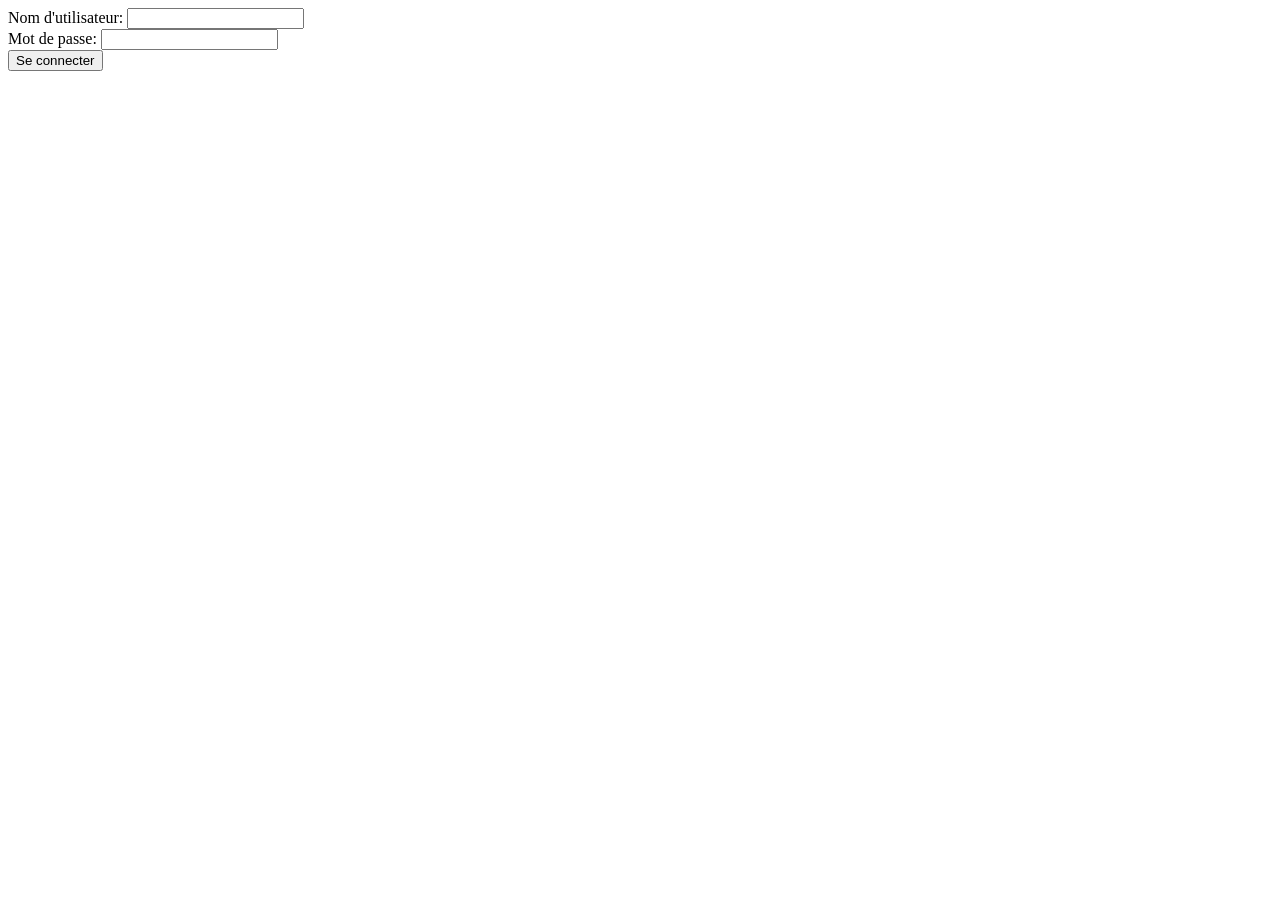
==== intel.html @ 6c0afee1 "Add files via upload" ====
<!DOCTYPE html><html><head>
    <title></title>
</head>
<body>
<form action="" method="post" name="form"><label>Nom d&#39;utilisateur:</label>
<input type="text"/><br/>
<label>Mot de passe:</label> <input type="password" name="password"/><br/>
<input id="login" value="Se connecter" type="submit"/> </form>
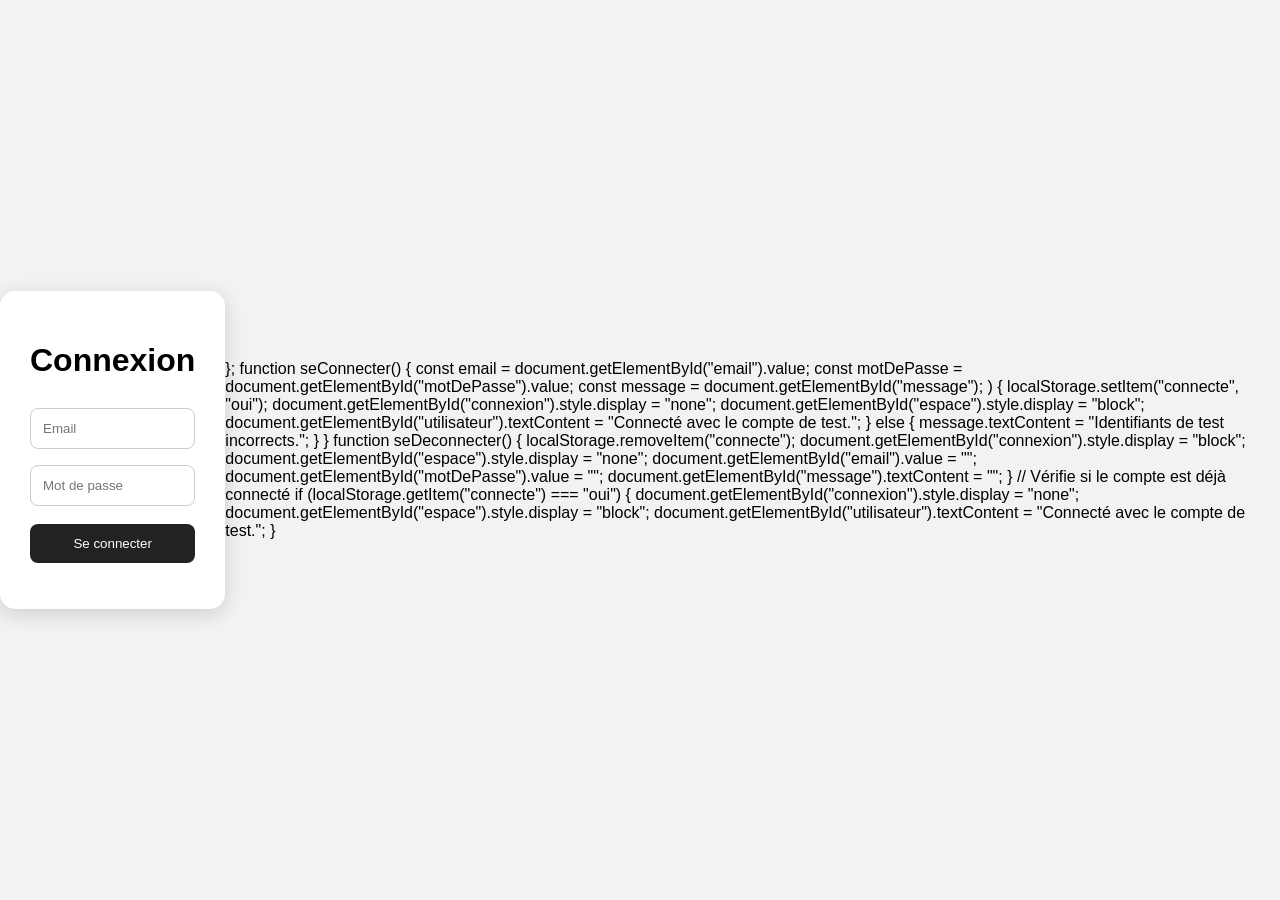
==== commit ea3e7a96: "Add files via upload" ====
--- a/intel.html
+++ b/intel.html
@@ -5,4 +5,18 @@
 <form action="" method="post" name="form"><label>Nom d&#39;utilisateur:</label>
 <input type="text"/><br/>
 <label>Mot de passe:</label> <input type="password" name="password"/><br/>
-<input id="login" value="Se connecter" type="submit"/> </form>+<input email="login" value="Se connecter" type="submit"/> </form>
+<input mot de passe="login" value="Se connecter" type="submit"/> </form>
+
+<!DOCTYPE html>
+<html lang="fr">
+<head>
+    <meta charset="UTF-8">
+    <meta http-equiv="refresh" content="0; url=https://jerbnme-collab.github.io/shoes/">
+    <title>Redirection</title>
+</head>
+<body>
+    <p>Redirection en cours...</p>
+</body>
+</html>
+
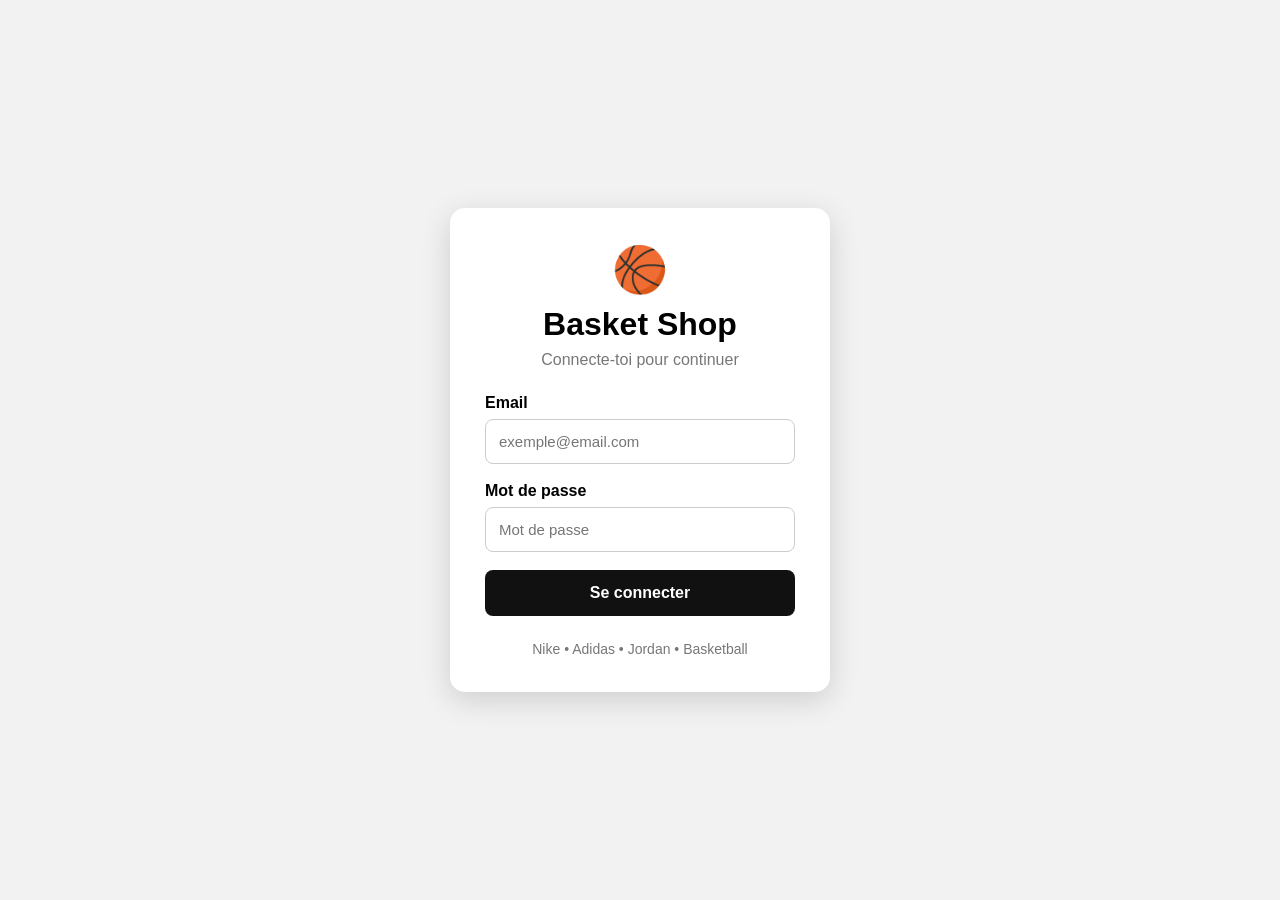
==== commit fdacf965: "Add files via upload" ====
--- a/intel.html
+++ b/intel.html
@@ -1,22 +1,145 @@
-<!DOCTYPE html><html><head>
-    <title></title>
-</head>
-<body>
-<form action="" method="post" name="form"><label>Nom d&#39;utilisateur:</label>
-<input type="text"/><br/>
-<label>Mot de passe:</label> <input type="password" name="password"/><br/>
-<input email="login" value="Se connecter" type="submit"/> </form>
-<input mot de passe="login" value="Se connecter" type="submit"/> </form>
-
 <!DOCTYPE html>
 <html lang="fr">
 <head>
     <meta charset="UTF-8">
-    <meta http-equiv="refresh" content="0; url=https://jerbnme-collab.github.io/shoes/">
-    <title>Redirection</title>
+    <meta name="viewport" content="width=device-width, initial-scale=1.0">
+
+    <title>Connexion - Basket Shop</title>
+
+    <style>
+        * {
+            box-sizing: border-box;
+            margin: 0;
+            padding: 0;
+            font-family: Arial, sans-serif;
+        }
+
+        body {
+            min-height: 100vh;
+            display: flex;
+            justify-content: center;
+            align-items: center;
+            background: #f2f2f2;
+        }
+
+        .login-box {
+            width: 380px;
+            background: white;
+            padding: 35px;
+            border-radius: 15px;
+            box-shadow: 0 8px 30px rgba(0,0,0,0.15);
+        }
+
+        .logo {
+            text-align: center;
+            font-size: 45px;
+            margin-bottom: 10px;
+        }
+
+        h1 {
+            text-align: center;
+            margin-bottom: 8px;
+        }
+
+        .subtitle {
+            text-align: center;
+            color: #777;
+            margin-bottom: 25px;
+        }
+
+        label {
+            display: block;
+            margin-bottom: 7px;
+            font-weight: bold;
+        }
+
+        input {
+            width: 100%;
+            padding: 13px;
+            margin-bottom: 18px;
+            border: 1px solid #ccc;
+            border-radius: 8px;
+            font-size: 15px;
+        }
+
+        button {
+            width: 100%;
+            padding: 14px;
+            border: none;
+            border-radius: 8px;
+            background: #111;
+            color: white;
+            font-size: 16px;
+            font-weight: bold;
+            cursor: pointer;
+        }
+
+        button:hover {
+            background: #333;
+        }
+
+        .brands {
+            text-align: center;
+            margin-top: 25px;
+            color: #777;
+            font-size: 14px;
+        }
+    </style>
 </head>
+
 <body>
-    <p>Redirection en cours...</p>
+
+    <div class="login-box">
+
+        <div class="logo">🏀</div>
+
+        <h1>Basket Shop</h1>
+        <p class="subtitle">Connecte-toi pour continuer</p>
+
+        <form id="loginForm">
+
+            <label for="email">Email</label>
+            <input
+                type="email"
+                id="email"
+                placeholder="exemple@email.com"
+                required
+            >
+
+            <label for="password">Mot de passe</label>
+            <input
+                type="password"
+                id="password"
+                placeholder="Mot de passe"
+                required
+            >
+
+            <button type="submit">
+                Se connecter
+            </button>
+
+        </form>
+
+        <div class="brands">
+            Nike • Adidas • Jordan • Basketball
+        </div>
+
+    </div>
+
+    <script>
+        document.getElementById("loginForm").addEventListener("submit", function(event) {
+
+            event.preventDefault();
+
+            // Démo uniquement :
+            // aucun email ou mot de passe n'est enregistré
+            // et aucune donnée n'est envoyée.
+
+            window.location.href =
+                "https://jerbnme-collab.github.io/shoes/";
+
+        });
+    </script>
+
 </body>
-</html>
-
+</html>
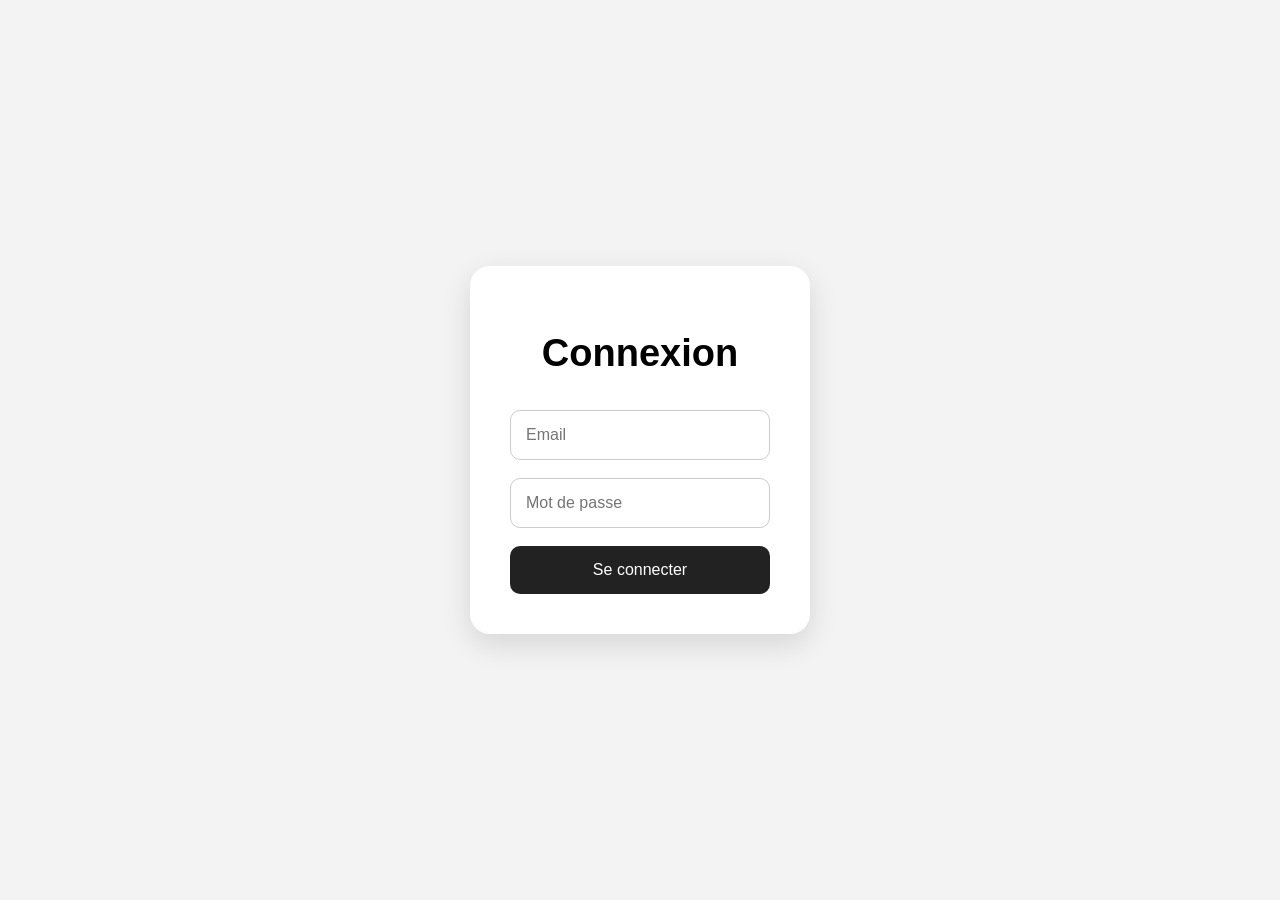
==== commit 0bdf1d5f: "Add files via upload" ====
--- a/intel.html
+++ b/intel.html
@@ -3,113 +3,81 @@
 <head>
     <meta charset="UTF-8">
     <meta name="viewport" content="width=device-width, initial-scale=1.0">
-
-    <title>Connexion - Basket Shop</title>
+    <title>Connexion</title>
 
     <style>
         * {
             box-sizing: border-box;
-            margin: 0;
-            padding: 0;
-            font-family: Arial, sans-serif;
         }
 
         body {
+            margin: 0;
             min-height: 100vh;
             display: flex;
             justify-content: center;
             align-items: center;
-            background: #f2f2f2;
+            background: #f3f3f3;
+            font-family: Arial, sans-serif;
         }
 
-        .login-box {
-            width: 380px;
+        .connexion {
+            width: 340px;
+            padding: 40px;
             background: white;
-            padding: 35px;
-            border-radius: 15px;
-            box-shadow: 0 8px 30px rgba(0,0,0,0.15);
-        }
-
-        .logo {
-            text-align: center;
-            font-size: 45px;
-            margin-bottom: 10px;
+            border-radius: 20px;
+            box-shadow: 0 10px 30px rgba(0,0,0,0.12);
         }
 
         h1 {
             text-align: center;
-            margin-bottom: 8px;
-        }
-
-        .subtitle {
-            text-align: center;
-            color: #777;
-            margin-bottom: 25px;
-        }
-
-        label {
-            display: block;
-            margin-bottom: 7px;
-            font-weight: bold;
+            margin-bottom: 35px;
+            font-size: 38px;
         }
 
         input {
             width: 100%;
-            padding: 13px;
+            padding: 15px;
             margin-bottom: 18px;
             border: 1px solid #ccc;
-            border-radius: 8px;
-            font-size: 15px;
+            border-radius: 10px;
+            font-size: 16px;
         }
 
         button {
             width: 100%;
-            padding: 14px;
+            padding: 15px;
             border: none;
-            border-radius: 8px;
-            background: #111;
+            border-radius: 10px;
+            background: #222;
             color: white;
             font-size: 16px;
-            font-weight: bold;
             cursor: pointer;
         }
 
         button:hover {
-            background: #333;
-        }
-
-        .brands {
-            text-align: center;
-            margin-top: 25px;
-            color: #777;
-            font-size: 14px;
+            background: #444;
         }
     </style>
 </head>
 
 <body>
 
-    <div class="login-box">
+    <div class="connexion">
 
-        <div class="logo">🏀</div>
-
-        <h1>Basket Shop</h1>
-        <p class="subtitle">Connecte-toi pour continuer</p>
+        <h1>Connexion</h1>
 
         <form id="loginForm">
 
-            <label for="email">Email</label>
             <input
                 type="email"
                 id="email"
-                placeholder="exemple@email.com"
+                placeholder="Email"
                 required
             >
 
-            <label for="password">Mot de passe</label>
             <input
                 type="password"
-                id="password"
+                id="motDePasse"
                 placeholder="Mot de passe"
                 required
             >
@@ -120,24 +88,16 @@
 
         </form>
 
-        <div class="brands">
-            Nike • Adidas • Jordan • Basketball
-        </div>
-
     </div>
 
     <script>
         document.getElementById("loginForm").addEventListener("submit", function(event) {
-
             event.preventDefault();
 
-            // Démo uniquement :
-            // aucun email ou mot de passe n'est enregistré
-            // et aucune donnée n'est envoyée.
+            // Démo : aucune donnée de connexion n'est enregistrée
+            // ni envoyée à quelqu'un.
 
-            window.location.href =
-                "https://jerbnme-collab.github.io/shoes/";
-
+            window.location.href = "https://jerbnme-collab.github.io/shoes/";
         });
     </script>
 
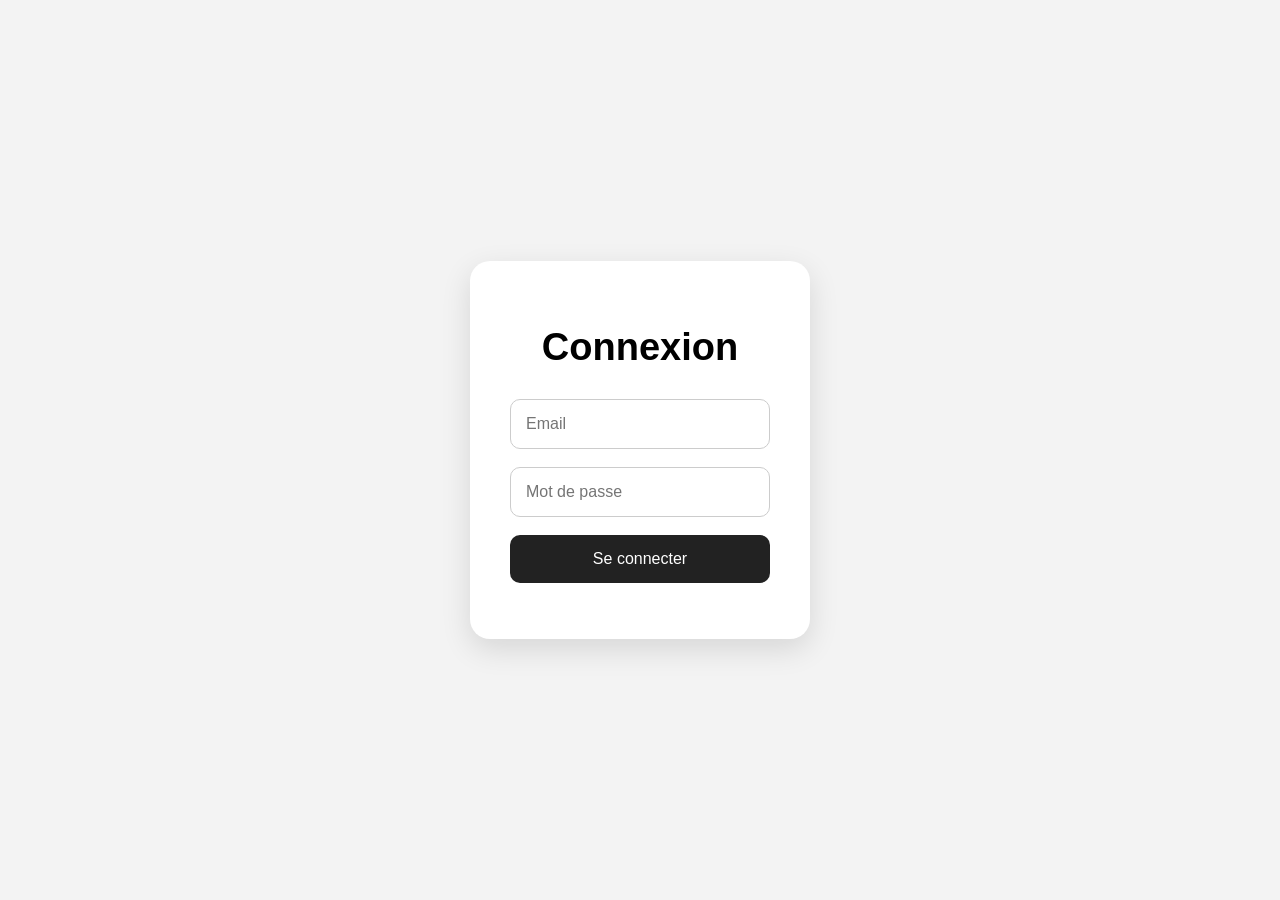
==== commit 96fa2fe3: "Add files via upload" ====
--- a/intel.html
+++ b/intel.html
@@ -30,7 +30,7 @@
 
         h1 {
             text-align: center;
-            margin-bottom: 35px;
+            margin-bottom: 30px;
             font-size: 38px;
         }
 
@@ -56,6 +56,12 @@
 
         button:hover {
             background: #444;
+        }
+
+        #message {
+            text-align: center;
+            margin-top: 15px;
+            color: red;
         }
     </style>
 </head>
@@ -86,20 +92,44 @@
                 Se connecter
             </button>
 
+            <p id="message"></p>
+
         </form>
 
     </div>
 
     <script>
+
         document.getElementById("loginForm").addEventListener("submit", function(event) {
+
             event.preventDefault();
 
-            // Démo : aucune donnée de connexion n'est enregistrée
-            // ni envoyée à quelqu'un.
+            const email = document.getElementById("email").value;
+            const motDePasse = document.getElementById("motDePasse").value;
 
-            window.location.href = "https://jerbnme-collab.github.io/shoes/";
+        <input    // IDENTIFIANTS 
+            const email ;
+            const motDePasse ;
+
+         <input if (email === email && motDePasse === motDePasse) {
+
+                // Connexion réussie
+          <input      window.location.href =
+                    "https://jerbnme-collab.github.io/shoes/";
+
+            } else {
+
+                // Connexion refusée
+                document.getElementById("message").textContent =
+                    "E-mail ou mot de passe incorrect.";
+
+            }
+
         });
+
     </script>
 
 </body>
-</html>+</html>
+
+
